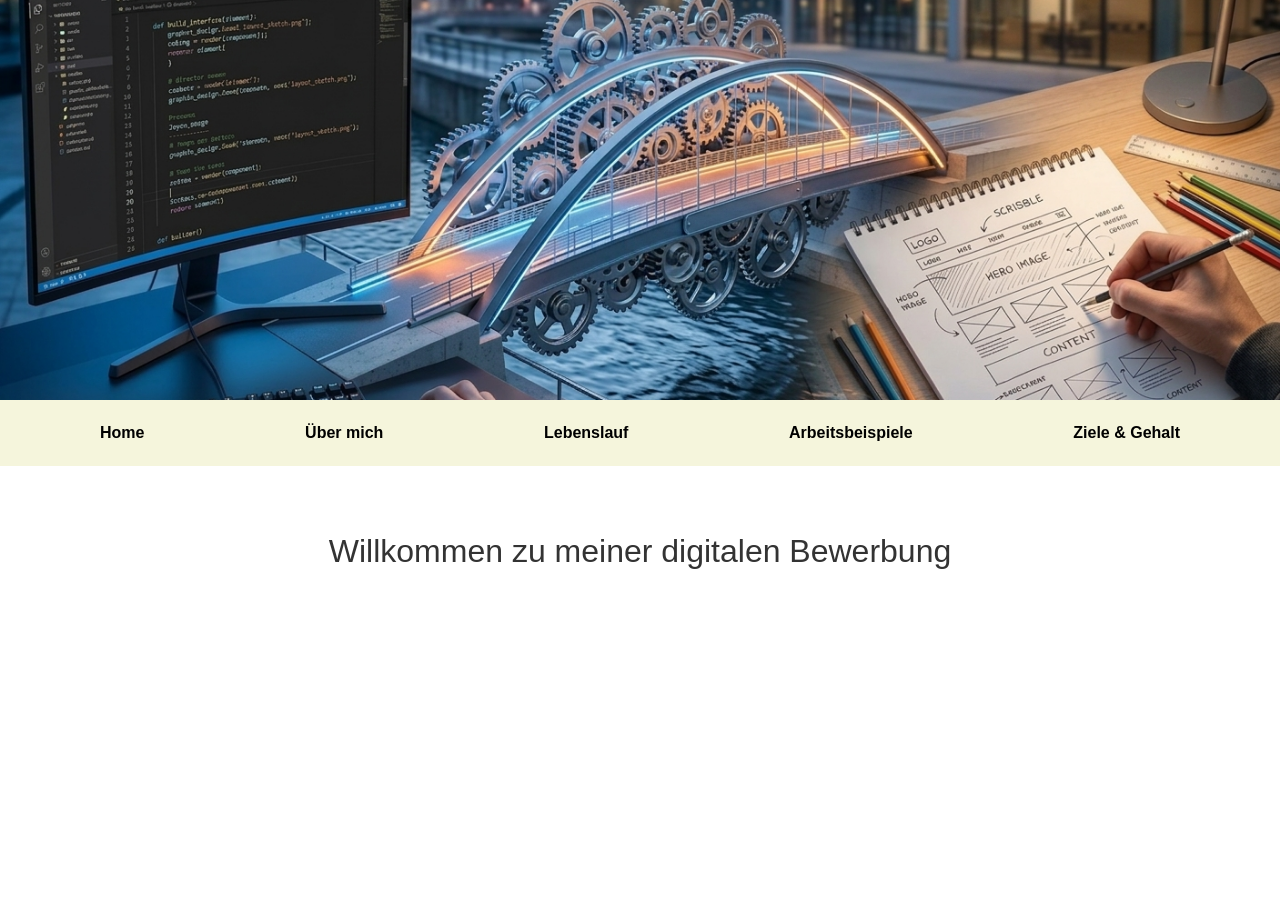
==== index.html @ 2c4e5098 "Add files via upload" ====
<!DOCTYPE html>
<html lang="de">
<head>
    <meta charset="UTF-8">
    <meta name="viewport" content="width=device-width, initial-scale=1.0, maximum-scale=1.0, user-scalable=no">
    <title>Bewerbung - Cover</title>
    <link rel="stylesheet" href="style.css?v=1.2">
</head>
<body>

    <header>
        <img src="images/Titelbild_HTML_Bewerbung_realistisch.png" alt="Titelbild" class="hero-img">
        <nav>
            <div class="nav-links">
                <a href="index.html">Home</a>
                <a href="vorstellung.html">Über mich</a>
                <a href="lebenslauf.html">Lebenslauf</a>
                <a href="portfolio.html">Arbeitsbeispiele</a>
                <a href="suche.html">Ziele & Gehalt</a>
            </div>
        </nav>
    </header>

    <main>
        <h1 style="text-align: center;">Willkommen zu meiner digitalen Bewerbung</h1>
    </main>

</body>
</html>
---- style.css ----
/* --- 1. BASIS & VARIABLEN --- */
:root {
    --primary-font: 'Segoe UI', Roboto, Helvetica, Arial, sans-serif;
    --bg-beige: #f5f5dc;
    --accent-orange: rgba(255, 165, 0, 0.8);
}

* { 
    box-sizing: border-box; 
    margin: 0; 
    padding: 0; 
}

body, html {
    width: 100%;
    overflow-x: hidden; /* Verhindert seitliches Wackeln der gesamten Seite */
    font-family: var(--primary-font);
    line-height: 1.6;
    color: #333;
    background-color: white;
}

/* --- 2. HEADER & BILDER --- */
header {
    width: 100%;
    background: white;
}

.hero-img {
    width: 100vw;
    height: 250px; /* Mobile Höhe */
    object-fit: cover;
    display: block;
}

.triple-head {
    display: flex;
    gap: 5px;
    background: white;
}

.triple-head img {
    width: 33.33%;
    height: 200px;
    object-fit: cover;
}

/* --- 3. NAVIGATION & FOOTER --- */
nav, footer {
    background-color: var(--bg-beige) !important;
    width: 100%;
    padding: 10px 0;
}

.nav-links {
    display: flex;
    flex-direction: column; /* Mobile: untereinander */
    list-style: none;
    align-items: center;
    width: 100%;
}

.nav-links a {
    text-decoration: none;
    color: black;
    font-weight: bold;
    padding: 15px;
    width: 100%;
    text-align: center;
    transition: 0.3s ease;
}

.nav-links a:hover {
    text-shadow: 2px 2px 10px var(--accent-orange);
}

/* --- 4. CONTENT BEREICH --- */
main {
    padding: 40px 20px;
    background: white;
    min-height: 400px;
}

h1 { font-weight: 300; font-size: 2rem; margin-bottom: 25px; }

/* --- 5. PORTFOLIO GALERIE (DIE SWIPE-LOGIK) --- */

.gallery {
    display: flex !important;       /* Erzwingt Flex-Layout nebeneinander */
    flex-wrap: nowrap !important;   /* VERHINDERT Umbruch untereinander */
    overflow-x: auto !important;    /* Aktiviert horizontales Scrollen */
    scroll-snap-type: x mandatory;  /* Karten rasten magnetisch ein */
    -webkit-overflow-scrolling: touch; /* Butterweiches Wischen auf iOS */
    gap: 20px;
    padding: 20px;
    width: 100%;
}

/* Versteckt den Scrollbalken am Handy für saubere Optik */
.gallery::-webkit-scrollbar {
    display: none;
}

.card {
    flex: 0 0 85%;                 /* WICHTIG: Verhindert Schrumpfen, fixiert Breite auf 85% des Screens */
    max-width: 85vw;
    scroll-snap-align: center;      /* Karte zentriert sich beim Wischen */
    
    background: #fff;
    border: 1px solid #eee;
    border-radius: 12px;
    overflow: hidden;
    display: flex;
    flex-direction: column;
    box-shadow: 0 4px 10px rgba(0,0,0,0.05);
}

.card img {
    width: 100%;
    height: 220px;
    object-fit: cover;
    border-bottom: 1px solid #f0f0f0;
}

.card-body {
    padding: 20px;
    flex-grow: 1;
}

/* --- 6. DESKTOP OPTIMIERUNG (PC / TABLET) --- */
@media screen and (min-width: 769px) {
    
    header { position: sticky; top: 0; z-index: 100; }
    
    .hero-img { height: 400px; }
    .triple-head img { height: 350px; }

    .nav-links {
        flex-direction: row; /* Am PC wieder nebeneinander */
        justify-content: space-between;
        max-width: 1200px;
        margin: 0 auto;
        padding: 0 40px;
    }

    .nav-links a {
        width: auto;
        padding: 10px 20px;
    }

    main {
        padding: 60px 15%; /* Viel Weißraum am PC für den "edlen" Look */
        max-width: 1400px;
        margin: 0 auto;
    }

    /* Galerie am PC wieder als Gitter (kein Swipe) */
    .gallery {
        display: grid !important; 
        grid-template-columns: repeat(auto-fill, minmax(320px, 1fr));
        flex-wrap: wrap !important; 
        overflow-x: visible !important;
        gap: 30px;
        padding: 20px 0;
    }

    .card {
        flex: none; /* Hebt die Mobile-Breite auf */
        max-width: 100%;
        min-width: 0;
    }
}
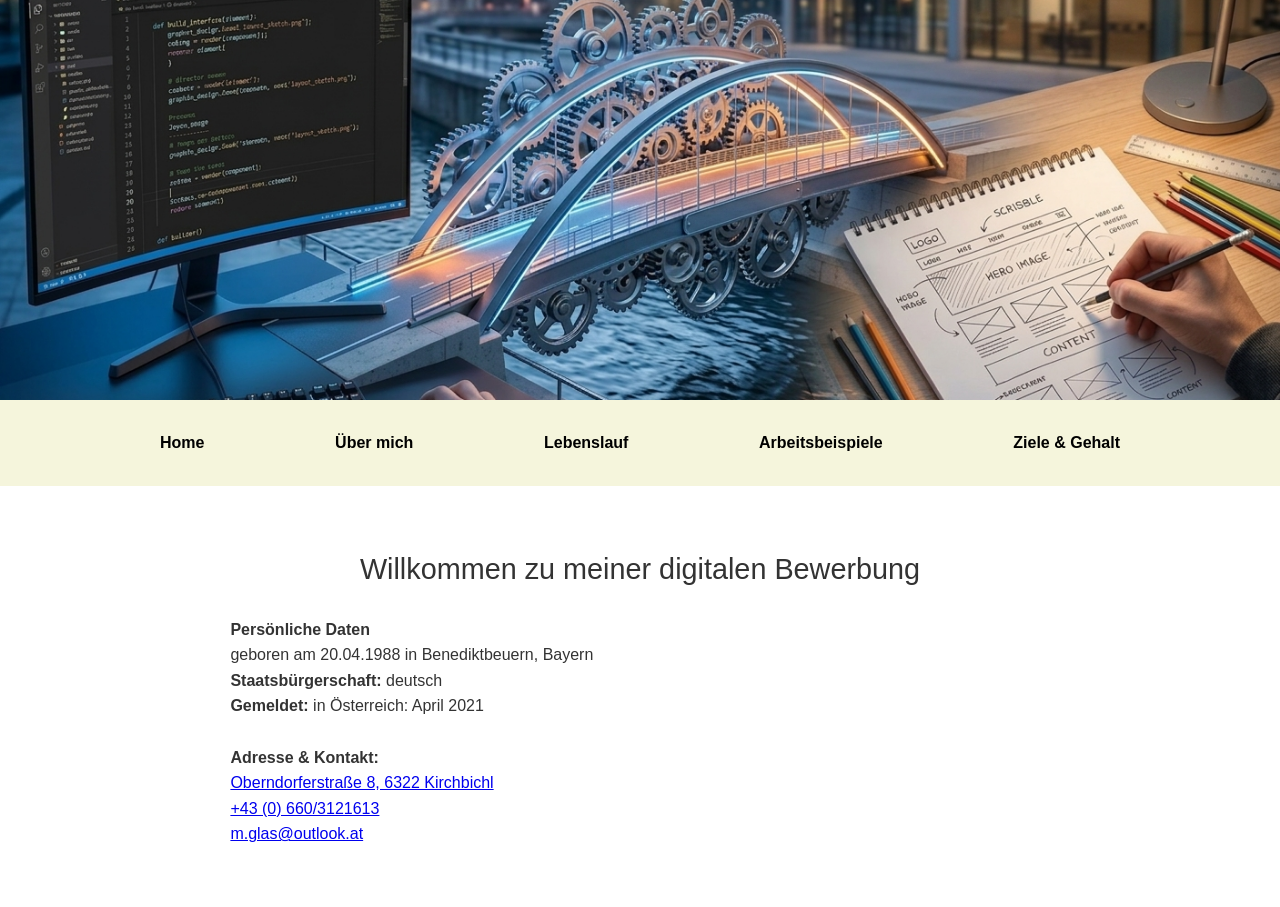
==== commit 777f414e: "Add files via upload" ====
--- a/index.html
+++ b/index.html
@@ -23,6 +23,15 @@
 
     <main>
         <h1 style="text-align: center;">Willkommen zu meiner digitalen Bewerbung</h1>
+        <p><strong>Persönliche Daten</strong></p>
+        <p>geboren am 20.04.1988 in Benediktbeuern, Bayern</p>
+        <p><strong>Staatsbürgerschaft:</strong> deutsch</p>
+        <p><strong>Gemeldet:</strong> in Österreich: April 2021</p>
+        <br>
+        <p><Strong>Adresse & Kontakt:</Strong></p>
+        <p><a href="https://maps.app.goo.gl/S5beVu2iiT4BCMnS9">Oberndorferstraße 8, 6322 Kirchbichl</a></p>
+        <p><a href="tel:+436603121613">+43 (0) 660/3121613</a></p>
+        <p><a href="mailto:m.glas@outlook.at">m.glas@outlook.at</a></p>
     </main>
 
 </body>
--- a/style.css
+++ b/style.css
@@ -13,7 +13,7 @@
 
 body, html {
     width: 100%;
-    overflow-x: hidden; /* Verhindert seitliches Wackeln der gesamten Seite */
+    overflow-x: hidden;
     font-family: var(--primary-font);
     line-height: 1.6;
     color: #333;
@@ -28,7 +28,7 @@
 
 .hero-img {
     width: 100vw;
-    height: 250px; /* Mobile Höhe */
+    height: 250px; 
     object-fit: cover;
     display: block;
 }
@@ -41,15 +41,26 @@
 
 .triple-head img {
     width: 33.33%;
-    height: 200px;
+    height: 180px;
     object-fit: cover;
 }
 
-/* --- 3. NAVIGATION & FOOTER --- */
+/* --- 3. NAVIGATION & FOOTER (Das beige Band) --- */
 nav, footer {
     background-color: var(--bg-beige) !important;
     width: 100%;
-    padding: 10px 0;
+    padding: 20px 0;
+}
+
+footer {
+    margin-top: 50px;
+    border-top: 1px solid #e0e0d0;
+}
+
+.footer-container {
+    padding: 0 20px;
+    width: 100%;
+    text-align: center;
 }
 
 .nav-links {
@@ -57,21 +68,39 @@
     flex-direction: column; /* Mobile: untereinander */
     list-style: none;
     align-items: center;
-    width: 100%;
-}
-
-.nav-links a {
+    padding: 0;
+    width: 100%;
+    margin: 0;
+}
+
+.footer-links {
+    display: flex;
+    flex-direction: column; /* Mobile: untereinander */
+    list-style: none;
+    align-items: flex-start;
+    padding: 0;
+    width: 100%;
+    margin: 0;
+}
+
+.nav-links a, .footer-links a {
     text-decoration: none;
     color: black;
     font-weight: bold;
     padding: 15px;
     width: 100%;
-    text-align: center;
     transition: 0.3s ease;
 }
 
-.nav-links a:hover {
-    text-shadow: 2px 2px 10px var(--accent-orange);
+.nav-links a { text-align: center; }
+.footer-links a { text-align: left; padding: 10px 0; }
+
+.footer-copy {
+    text-align: left;
+    margin-top: 20px;
+    font-size: 0.85rem;
+    color: #666;
+    width: 100%;
 }
 
 /* --- 4. CONTENT BEREICH --- */
@@ -81,92 +110,140 @@
     min-height: 400px;
 }
 
-h1 { font-weight: 300; font-size: 2rem; margin-bottom: 25px; }
-
-/* --- 5. PORTFOLIO GALERIE (DIE SWIPE-LOGIK) --- */
-
+h1 { font-weight: 300; font-size: 1.8rem; margin-bottom: 25px; }
+
+/* --- 5. PORTFOLIO GALERIE (SWIPE-LOGIK FÜR MOBILE) --- */
 .gallery {
-    display: flex !important;       /* Erzwingt Flex-Layout nebeneinander */
-    flex-wrap: nowrap !important;   /* VERHINDERT Umbruch untereinander */
-    overflow-x: auto !important;    /* Aktiviert horizontales Scrollen */
-    scroll-snap-type: x mandatory;  /* Karten rasten magnetisch ein */
-    -webkit-overflow-scrolling: touch; /* Butterweiches Wischen auf iOS */
-    gap: 20px;
-    padding: 20px;
-    width: 100%;
-}
-
-/* Versteckt den Scrollbalken am Handy für saubere Optik */
+    display: flex !important;
+    flex-direction: row !important;
+    flex-wrap: nowrap !important;
+    overflow-x: scroll !important;
+    scroll-snap-type: x mandatory;
+    -webkit-overflow-scrolling: touch;
+    
+    -webkit-mask-image: linear-gradient(to right, transparent 0%, black 10%, black 90%, transparent 100%);
+    mask-image: linear-gradient(to right, transparent 0%, black 10%, black 90%, transparent 100%);
+
+    gap: 30px;
+    padding: 20px 10% !important;
+    width: 100% !important;
+}
+
 .gallery::-webkit-scrollbar {
     display: none;
+    width: 0;
+    height: 0;
 }
 
 .card {
-    flex: 0 0 85%;                 /* WICHTIG: Verhindert Schrumpfen, fixiert Breite auf 85% des Screens */
-    max-width: 85vw;
-    scroll-snap-align: center;      /* Karte zentriert sich beim Wischen */
-    
+    flex: 0 0 85% !important;
+    min-width: 80vw !important;
+    max-width: 500px !important;
+    scroll-snap-align: center;
     background: #fff;
     border: 1px solid #eee;
-    border-radius: 12px;
+    border-radius: 15px;
     overflow: hidden;
     display: flex;
     flex-direction: column;
-    box-shadow: 0 4px 10px rgba(0,0,0,0.05);
+    box-shadow: 0 5px 15px rgba(0,0,0,0.08);
 }
 
 .card img {
-    width: 100%;
-    height: 220px;
+    width: 100% !important;
+    height: 230px !important;
     object-fit: cover;
-    border-bottom: 1px solid #f0f0f0;
+    display: block;
 }
 
 .card-body {
     padding: 20px;
-    flex-grow: 1;
-}
-
-/* --- 6. DESKTOP OPTIMIERUNG (PC / TABLET) --- */
+    background: white;
+}
+
+.card-body h3 {
+    margin-bottom: 10px;
+    font-size: 1.2rem;
+    color: #111;
+}
+
+.card-body p {
+    font-size: 0.95rem;
+    color: #555;
+    line-height: 1.5;
+}
+
+/* --- 6. DESKTOP OPTIMIERUNG (PC / GROSSE BILDSCHIRME) --- */
 @media screen and (min-width: 769px) {
     
     header { position: sticky; top: 0; z-index: 100; }
     
     .hero-img { height: 400px; }
-    .triple-head img { height: 350px; }
+    .triple-head img { height: 300px; }
 
     .nav-links {
-        flex-direction: row; /* Am PC wieder nebeneinander */
+        flex-direction: row !important;
         justify-content: space-between;
-        max-width: 1200px;
+        max-width: 1000px;
         margin: 0 auto;
-        padding: 0 40px;
+        width: 100%;
     }
 
     .nav-links a {
-        width: auto;
-        padding: 10px 20px;
+        width: auto !important;
+        padding: 10px 20px !important;
+    }
+    
+    .footer-container {
+        max-width: 1000px;
+        margin: 0 auto;
+        padding: 0 !important;
+        display: block;
+    }
+
+    .footer-links {
+        flex-direction: row !important;
+        justify-content: space-between !important;
+        align-items: center !important;
+        width: 100% !important;
+        margin-bottom: 20px;
+    }
+
+    .footer-links a {
+        width: auto !important;
+        padding: 10px 20px !important;
+        text-align: center !important;
+    }
+
+    .footer-copy {
+        text-align: center !important;
+        margin-top: 20px;
+        border-top: 1px solid rgba(0,0,0,0.05);
+        padding-top: 20px;
+        width: 100% !important;
     }
 
     main {
-        padding: 60px 15%; /* Viel Weißraum am PC für den "edlen" Look */
+        padding: 60px 18%;
         max-width: 1400px;
         margin: 0 auto;
     }
 
-    /* Galerie am PC wieder als Gitter (kein Swipe) */
     .gallery {
         display: grid !important; 
         grid-template-columns: repeat(auto-fill, minmax(320px, 1fr));
+        grid-auto-flow: row;
         flex-wrap: wrap !important; 
         overflow-x: visible !important;
         gap: 30px;
-        padding: 20px 0;
+        padding: 40px 0 !important;
+        -webkit-mask-image: none !important;
+        mask-image: none !important;
     }
 
     .card {
-        flex: none; /* Hebt die Mobile-Breite auf */
-        max-width: 100%;
-        min-width: 0;
+        flex: none !important;
+        min-width: 0 !important;
+        max-width: 100% !important;
     }
 }
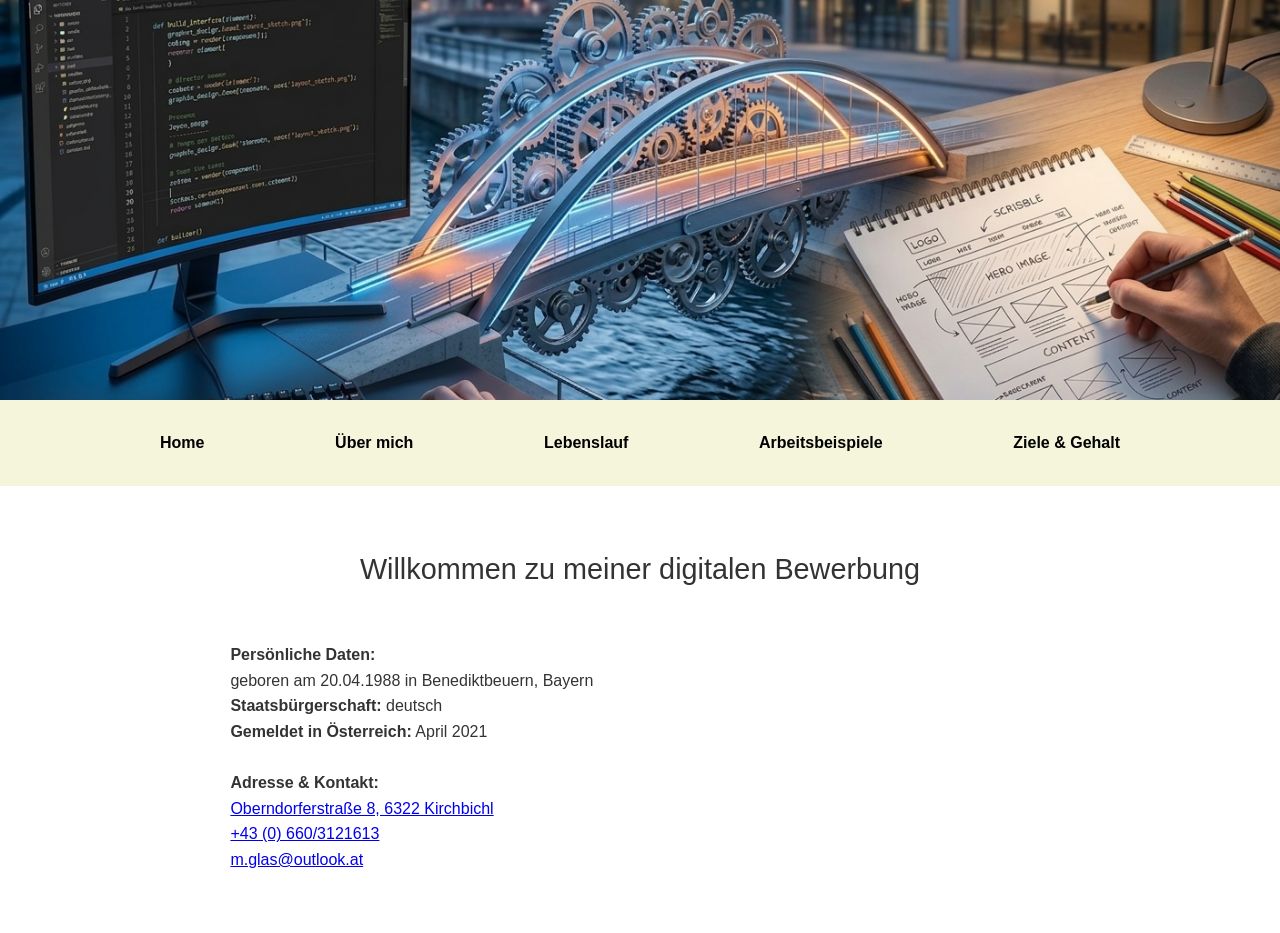
==== commit eb86e0bd: "Add files via upload" ====
--- a/index.html
+++ b/index.html
@@ -20,19 +20,18 @@
             </div>
         </nav>
     </header>
-
     <main>
         <h1 style="text-align: center;">Willkommen zu meiner digitalen Bewerbung</h1>
-        <p><strong>Persönliche Daten</strong></p>
+        <br>
+        <p><strong>Persönliche Daten:</strong></p>
         <p>geboren am 20.04.1988 in Benediktbeuern, Bayern</p>
         <p><strong>Staatsbürgerschaft:</strong> deutsch</p>
-        <p><strong>Gemeldet:</strong> in Österreich: April 2021</p>
+        <p><strong>Gemeldet in Österreich:</strong> April 2021</p>
         <br>
         <p><Strong>Adresse & Kontakt:</Strong></p>
         <p><a href="https://maps.app.goo.gl/S5beVu2iiT4BCMnS9">Oberndorferstraße 8, 6322 Kirchbichl</a></p>
         <p><a href="tel:+436603121613">+43 (0) 660/3121613</a></p>
         <p><a href="mailto:m.glas@outlook.at">m.glas@outlook.at</a></p>
     </main>
-
 </body>
 </html>
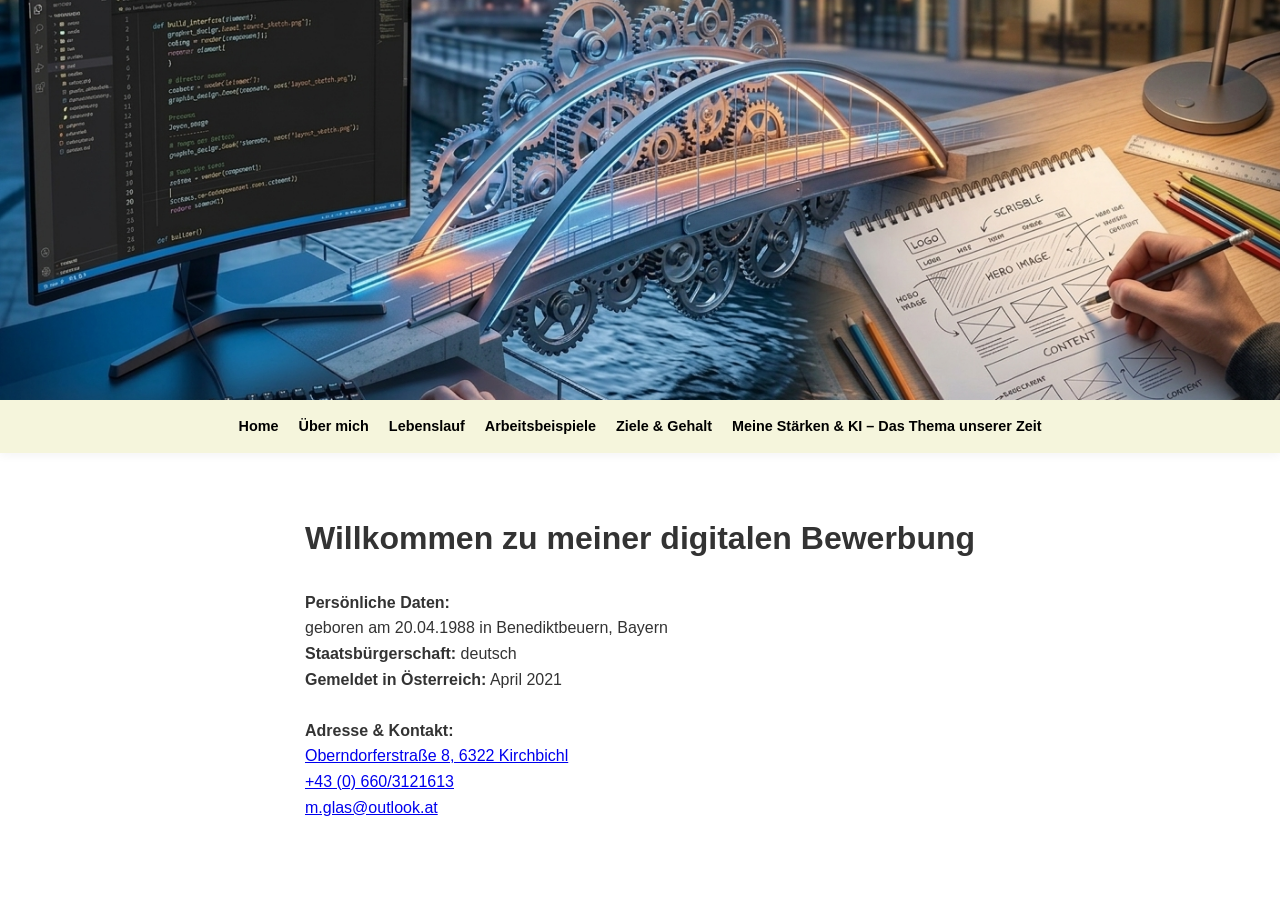
==== commit 57d1c130: "Add files via upload" ====
--- a/index.html
+++ b/index.html
@@ -17,6 +17,7 @@
                 <a href="lebenslauf.html">Lebenslauf</a>
                 <a href="portfolio.html">Arbeitsbeispiele</a>
                 <a href="suche.html">Ziele & Gehalt</a>
+                <a href="qualifikation.html">Meine Stärken & KI – Das Thema unserer Zeit</a>
             </div>
         </nav>
     </header>
--- a/style.css
+++ b/style.css
@@ -11,23 +11,35 @@
     padding: 0; 
 }
 
-body, html {
+html {
+    height: 100%;
+    scroll-behavior: smooth;
+}
+
+body {
+    display: grid;
+    grid-template-rows: auto 1fr auto; 
+    min-height: 100vh;
     width: 100%;
-    overflow-x: hidden;
+    overflow-x: hidden; /* Verhindert das seitliche Ausbrechen der Seite */
     font-family: var(--primary-font);
     line-height: 1.6;
     color: #333;
     background-color: white;
 }
 
-/* --- 2. HEADER & BILDER --- */
+/* --- 2. HEADER & STICKY LOGIK --- */
 header {
     width: 100%;
     background: white;
+    position: sticky;
+    top: 0;
+    z-index: 1000;
+    box-shadow: 0 2px 10px rgba(0,0,0,0.05);
 }
 
 .hero-img {
-    width: 100vw;
+    width: 100%;
     height: 250px; 
     object-fit: cover;
     display: block;
@@ -35,215 +47,144 @@
 
 .triple-head {
     display: flex;
-    gap: 5px;
-    background: white;
+    width: 100%;
+    gap: 2px;
 }
 
 .triple-head img {
-    width: 33.33%;
-    height: 180px;
+    flex: 1;
+    min-width: 0;
+    height: 120px;
     object-fit: cover;
+    display: block;
 }
 
-/* --- 3. NAVIGATION & FOOTER (Das beige Band) --- */
-nav, footer {
+/* --- 3. NAVIGATION (FIX FÜR MOBILE ZOOM) --- */
+nav {
     background-color: var(--bg-beige) !important;
     width: 100%;
-    padding: 20px 0;
-}
-
-footer {
-    margin-top: 50px;
-    border-top: 1px solid #e0e0d0;
-}
-
-.footer-container {
-    padding: 0 20px;
-    width: 100%;
-    text-align: center;
+    max-width: 100vw; /* Zwingt die Nav auf Bildschirmbreite */
+    overflow: hidden; 
+    padding: 10px 0;
 }
 
 .nav-links {
     display: flex;
-    flex-direction: column; /* Mobile: untereinander */
+    flex-direction: row; 
+    overflow-x: auto; /* Aktiviert das Wischen am Handy wieder */
+    -webkit-overflow-scrolling: touch;
     list-style: none;
-    align-items: center;
-    padding: 0;
-    width: 100%;
-    margin: 0;
-}
-
-.footer-links {
-    display: flex;
-    flex-direction: column; /* Mobile: untereinander */
-    list-style: none;
-    align-items: flex-start;
-    padding: 0;
-    width: 100%;
-    margin: 0;
-}
-
-.nav-links a, .footer-links a {
-    text-decoration: none;
-    color: black;
-    font-weight: bold;
-    padding: 15px;
-    width: 100%;
-    transition: 0.3s ease;
-}
-
-.nav-links a { text-align: center; }
-.footer-links a { text-align: left; padding: 10px 0; }
-
-.footer-copy {
-    text-align: left;
-    margin-top: 20px;
-    font-size: 0.85rem;
-    color: #666;
+    padding: 5px 15px;
+    gap: 20px;
     width: 100%;
 }
 
-/* --- 4. CONTENT BEREICH --- */
+.nav-links::-webkit-scrollbar { display: none; } /* Versteckt Scrollbar-Grafik */
+
+.nav-links a {
+    text-decoration: none;
+    color: black !important;
+    font-weight: bold;
+    font-size: 0.9rem;
+    white-space: nowrap; /* Verhindert Zeilenumbruch der Links */
+}
+
+/* --- 4. MAIN & ANKER-FIX --- */
 main {
     padding: 40px 20px;
     background: white;
-    min-height: 400px;
 }
 
-h1 { font-weight: 300; font-size: 1.8rem; margin-bottom: 25px; }
-
-/* --- 5. PORTFOLIO GALERIE (SWIPE-LOGIK FÜR MOBILE) --- */
-.gallery {
-    display: flex !important;
-    flex-direction: row !important;
-    flex-wrap: nowrap !important;
-    overflow-x: scroll !important;
-    scroll-snap-type: x mandatory;
-    -webkit-overflow-scrolling: touch;
-    
-    -webkit-mask-image: linear-gradient(to right, transparent 0%, black 10%, black 90%, transparent 100%);
-    mask-image: linear-gradient(to right, transparent 0%, black 10%, black 90%, transparent 100%);
-
-    gap: 30px;
-    padding: 20px 10% !important;
-    width: 100% !important;
+/* Mobile Anker-Sprungpunkt */
+:target {
+    scroll-margin-top: 160px !important;
 }
 
-.gallery::-webkit-scrollbar {
-    display: none;
-    width: 0;
-    height: 0;
+[id] {
+    scroll-margin-top: 160px !important;
+}
+
+/* --- 5. CARDS & PORTFOLIO --- */
+.gallery {
+    display: flex;
+    overflow-x: auto;
+    gap: 30px;
+    padding: 20px 0;
 }
 
 .card {
-    flex: 0 0 85% !important;
-    min-width: 80vw !important;
-    max-width: 500px !important;
-    scroll-snap-align: center;
+    flex: 0 0 85%;
     background: #fff;
     border: 1px solid #eee;
     border-radius: 15px;
     overflow: hidden;
-    display: flex;
-    flex-direction: column;
-    box-shadow: 0 5px 15px rgba(0,0,0,0.08);
+    box-shadow: 0 5px 15px rgba(0,0,0,0.05);
 }
 
 .card img {
-    width: 100% !important;
-    height: 230px !important;
-    object-fit: cover;
-    display: block;
+    width: 100%;
+    height: 230px;
+    object-fit: contain;
+    padding: 15px;
+    background-color: #fcfcfc;
 }
 
-.card-body {
-    padding: 20px;
-    background: white;
+.card-body { padding: 20px 25px; }
+
+/* --- 6. FOOTER --- */
+footer {
+    background-color: var(--bg-beige) !important;
+    padding: 30px 20px;
+    border-top: 1px solid #e0e0d0;
+    text-align: center;
 }
 
-.card-body h3 {
-    margin-bottom: 10px;
-    font-size: 1.2rem;
-    color: #111;
+.footer-links {
+    list-style: none;
+    display: flex;
+    flex-direction: column;
+    gap: 15px;
 }
 
-.card-body p {
-    font-size: 0.95rem;
-    color: #555;
-    line-height: 1.5;
+.footer-links a {
+    text-decoration: none;
+    color: black;
+    font-weight: bold;
 }
 
-/* --- 6. DESKTOP OPTIMIERUNG (PC / GROSSE BILDSCHIRME) --- */
+/* --- 7. DESKTOP OPTIMIERUNG --- */
 @media screen and (min-width: 769px) {
-    
-    header { position: sticky; top: 0; z-index: 100; }
-    
-    .hero-img { height: 400px; }
-    .triple-head img { height: 300px; }
-
-    .nav-links {
-        flex-direction: row !important;
-        justify-content: space-between;
-        max-width: 1000px;
-        margin: 0 auto;
-        width: 100%;
+    /* Desktop Anker-Sprungpunkt */
+    h1:target, h2:target, p:target, div:target,
+    h1[id], h2[id], p[id], div[id] {
+        scroll-margin-top: 480px !important; 
     }
 
-    .nav-links a {
-        width: auto !important;
-        padding: 10px 20px !important;
-    }
-    
-    .footer-container {
-        max-width: 1000px;
-        margin: 0 auto;
-        padding: 0 !important;
-        display: block;
-    }
+    .hero-img { height: 400px; }
+    .triple-head img { height: 250px; }
 
-    .footer-links {
-        flex-direction: row !important;
-        justify-content: space-between !important;
-        align-items: center !important;
-        width: 100% !important;
-        margin-bottom: 20px;
-    }
-
-    .footer-links a {
-        width: auto !important;
-        padding: 10px 20px !important;
-        text-align: center !important;
-    }
-
-    .footer-copy {
-        text-align: center !important;
-        margin-top: 20px;
-        border-top: 1px solid rgba(0,0,0,0.05);
-        padding-top: 20px;
-        width: 100% !important;
-    }
-
-    main {
-        padding: 60px 18%;
-        max-width: 1400px;
+    main { 
+        padding: 60px 5%; 
+        max-width: 1400px; 
         margin: 0 auto;
     }
 
-    .gallery {
-        display: grid !important; 
-        grid-template-columns: repeat(auto-fill, minmax(320px, 1fr));
-        grid-auto-flow: row;
-        flex-wrap: wrap !important; 
-        overflow-x: visible !important;
-        gap: 30px;
-        padding: 40px 0 !important;
-        -webkit-mask-image: none !important;
-        mask-image: none !important;
+    .nav-links { 
+        justify-content: center; 
+        overflow: visible; 
     }
 
-    .card {
-        flex: none !important;
-        min-width: 0 !important;
-        max-width: 100% !important;
+    .gallery {
+        display: grid !important;
+        grid-template-columns: repeat(auto-fill, minmax(350px, 1fr));
+    }
+
+    .card { flex: none; }
+
+    footer { padding: 20px 0; }
+    .footer-links {
+        flex-direction: row;
+        justify-content: center;
+        gap: 50px;
     }
 }
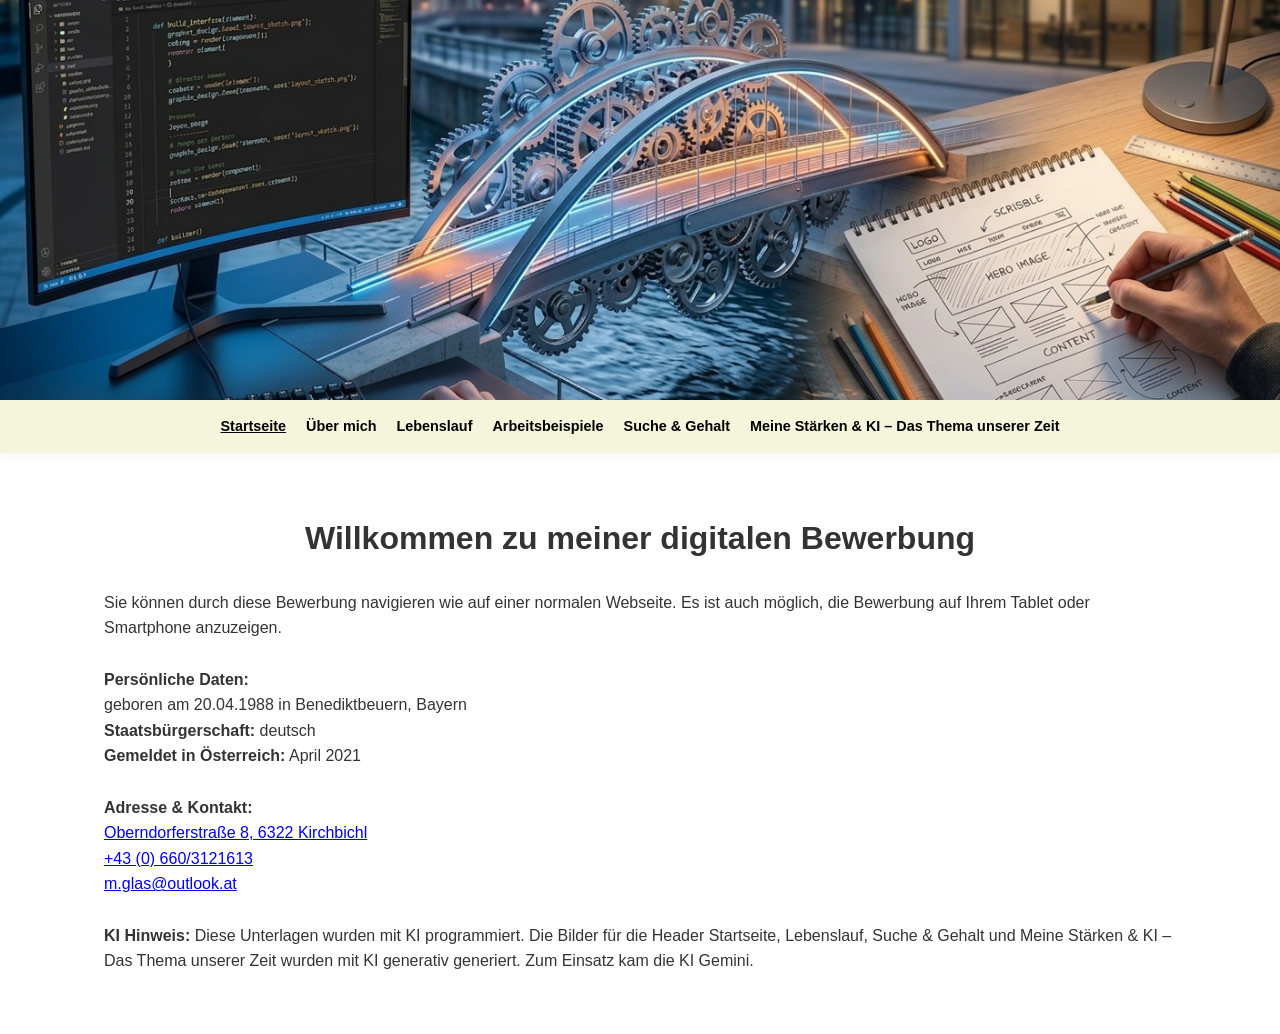
==== commit b4f8d0a2: "Add files via upload" ====
--- a/index.html
+++ b/index.html
@@ -3,7 +3,7 @@
 <head>
     <meta charset="UTF-8">
     <meta name="viewport" content="width=device-width, initial-scale=1.0, maximum-scale=1.0, user-scalable=no">
-    <title>Bewerbung - Cover</title>
+    <title>Bewerbung - Startseite</title>
     <link rel="stylesheet" href="style.css?v=1.2">
 </head>
 <body>
@@ -12,17 +12,19 @@
         <img src="images/Titelbild_HTML_Bewerbung_realistisch.png" alt="Titelbild" class="hero-img">
         <nav>
             <div class="nav-links">
-                <a href="index.html">Home</a>
+                <a href="index.html"><u>Startseite</u></a>
                 <a href="vorstellung.html">Über mich</a>
                 <a href="lebenslauf.html">Lebenslauf</a>
                 <a href="portfolio.html">Arbeitsbeispiele</a>
-                <a href="suche.html">Ziele & Gehalt</a>
+                <a href="suche.html">Suche & Gehalt</a>
                 <a href="qualifikation.html">Meine Stärken & KI – Das Thema unserer Zeit</a>
             </div>
         </nav>
     </header>
     <main>
         <h1 style="text-align: center;">Willkommen zu meiner digitalen Bewerbung</h1>
+        <br>
+        <p>Sie können durch diese Bewerbung navigieren wie auf einer normalen Webseite. Es ist auch möglich, die Bewerbung auf Ihrem Tablet oder Smartphone anzuzeigen.</p>
         <br>
         <p><strong>Persönliche Daten:</strong></p>
         <p>geboren am 20.04.1988 in Benediktbeuern, Bayern</p>
@@ -33,6 +35,8 @@
         <p><a href="https://maps.app.goo.gl/S5beVu2iiT4BCMnS9">Oberndorferstraße 8, 6322 Kirchbichl</a></p>
         <p><a href="tel:+436603121613">+43 (0) 660/3121613</a></p>
         <p><a href="mailto:m.glas@outlook.at">m.glas@outlook.at</a></p>
+        <br>
+        <p><Strong>KI Hinweis:</Strong> Diese Unterlagen wurden mit KI programmiert. Die Bilder für die Header Startseite, Lebenslauf, Suche & Gehalt und Meine Stärken & KI – Das Thema unserer Zeit wurden mit KI generativ generiert. Zum Einsatz kam die KI Gemini.</p>
     </main>
 </body>
 </html>
--- a/style.css
+++ b/style.css
@@ -1,4 +1,4 @@
-/* --- 1. BASIS & VARIABLEN --- */
+/* --- 1. BASIS & ABSOLUTE STABILITÄT --- */
 :root {
     --primary-font: 'Segoe UI', Roboto, Helvetica, Arial, sans-serif;
     --bg-beige: #f5f5dc;
@@ -11,17 +11,21 @@
     padding: 0; 
 }
 
+html, body {
+    width: 100%;
+    overflow-x: hidden; 
+    position: relative;
+    -webkit-text-size-adjust: 100%;
+}
+
 html {
-    height: 100%;
     scroll-behavior: smooth;
 }
 
 body {
-    display: grid;
-    grid-template-rows: auto 1fr auto; 
+    display: flex;
+    flex-direction: column;
     min-height: 100vh;
-    width: 100%;
-    overflow-x: hidden; /* Verhindert das seitliche Ausbrechen der Seite */
     font-family: var(--primary-font);
     line-height: 1.6;
     color: #333;
@@ -56,86 +60,82 @@
     min-width: 0;
     height: 120px;
     object-fit: cover;
-    display: block;
-}
-
-/* --- 3. NAVIGATION (FIX FÜR MOBILE ZOOM) --- */
+}
+
+/* --- 3. NAVIGATION --- */
 nav {
     background-color: var(--bg-beige) !important;
     width: 100%;
-    max-width: 100vw; /* Zwingt die Nav auf Bildschirmbreite */
-    overflow: hidden; 
     padding: 10px 0;
 }
 
 .nav-links {
     display: flex;
-    flex-direction: row; 
-    overflow-x: auto; /* Aktiviert das Wischen am Handy wieder */
+    overflow-x: auto;
     -webkit-overflow-scrolling: touch;
     list-style: none;
     padding: 5px 15px;
     gap: 20px;
-    width: 100%;
-}
-
-.nav-links::-webkit-scrollbar { display: none; } /* Versteckt Scrollbar-Grafik */
+}
+
+.nav-links::-webkit-scrollbar { display: none; }
 
 .nav-links a {
     text-decoration: none;
     color: black !important;
     font-weight: bold;
     font-size: 0.9rem;
-    white-space: nowrap; /* Verhindert Zeilenumbruch der Links */
-}
-
-/* --- 4. MAIN & ANKER-FIX --- */
+    white-space: nowrap;
+}
+
+/* --- 4. MAIN & ANKER --- */
 main {
+    flex: 1;
     padding: 40px 20px;
-    background: white;
-}
-
-/* Mobile Anker-Sprungpunkt */
-:target {
+    width: 100%;
+    max-width: 100%;
+}
+
+/* Mobile Anker-Puffer */
+h1:target, h2:target, p:target, div:target, [id] {
     scroll-margin-top: 160px !important;
 }
 
-[id] {
-    scroll-margin-top: 160px !important;
-}
-
-/* --- 5. CARDS & PORTFOLIO --- */
+/* --- 5. PORTFOLIO CARDS --- */
 .gallery {
     display: flex;
+    flex-wrap: nowrap;
     overflow-x: auto;
-    gap: 30px;
+    overflow-y: hidden;
+    -webkit-overflow-scrolling: touch;
+    gap: 20px;
     padding: 20px 0;
+    width: 100%;
+    scroll-snap-type: x mandatory;
 }
 
 .card {
-    flex: 0 0 85%;
+    flex: 0 0 80%;
+    scroll-snap-align: center;
     background: #fff;
     border: 1px solid #eee;
     border-radius: 15px;
-    overflow: hidden;
     box-shadow: 0 5px 15px rgba(0,0,0,0.05);
 }
 
 .card img {
     width: 100%;
-    height: 230px;
+    height: 200px;
     object-fit: contain;
     padding: 15px;
-    background-color: #fcfcfc;
-}
-
-.card-body { padding: 20px 25px; }
+}
+
+.card-body { padding: 20px; }
 
 /* --- 6. FOOTER --- */
 footer {
     background-color: var(--bg-beige) !important;
     padding: 30px 20px;
-    border-top: 1px solid #e0e0d0;
     text-align: center;
 }
 
@@ -152,39 +152,106 @@
     font-weight: bold;
 }
 
-/* --- 7. DESKTOP OPTIMIERUNG --- */
+/* --- 7. TABLET & DESKTOP --- */
 @media screen and (min-width: 769px) {
-    /* Desktop Anker-Sprungpunkt */
-    h1:target, h2:target, p:target, div:target,
-    h1[id], h2[id], p[id], div[id] {
-        scroll-margin-top: 480px !important; 
-    }
-
     .hero-img { height: 400px; }
     .triple-head img { height: 250px; }
 
+    h1:target, h2:target, p:target, div:target, [id] {
+        scroll-margin-top: 480px !important; 
+    }
+
     main { 
-        padding: 60px 5%; 
-        max-width: 1400px; 
+        max-width: 1200px; 
         margin: 0 auto;
-    }
-
-    .nav-links { 
-        justify-content: center; 
-        overflow: visible; 
-    }
+        padding: 60px 5%;
+    }
+
+    .nav-links { justify-content: center; }
 
     .gallery {
-        display: grid !important;
-        grid-template-columns: repeat(auto-fill, minmax(350px, 1fr));
-    }
-
-    .card { flex: none; }
-
-    footer { padding: 20px 0; }
+        display: grid;
+        grid-template-columns: repeat(auto-fill, minmax(300px, 1fr));
+        overflow: visible;
+        scroll-snap-type: none;
+    }
+
+    .card { flex: none; width: 100%; }
+
     .footer-links {
         flex-direction: row;
         justify-content: center;
         gap: 50px;
     }
+}
+
+/* --- 8. PRINT OPTIMIERUNG (DER "PDF-LOOK") --- */
+    @media print {
+    /* 1. Alles ausblenden, was nicht zum Dokument gehört */
+    header, nav, footer, .footer-container, .hero-img, .no-print, .nav-links, .triple-head {
+        display: none !important;
+    }
+
+    /* 2. Seitenränder definieren */
+    @page {
+        size: A4;
+        margin: 25mm 20mm 20mm 20mm; /* Oben 25mm für Folgeseiten */
+    }
+
+    /* Die erste Seite darf etwas weiter oben anfangen */
+    @page :first {
+        margin-top: 15mm;
+    }
+
+    /* 3. Layout-Reset */
+    body {
+        display: block !important;
+        background: white !important;
+        width: 100% !important;
+        margin: 0 !important;
+        padding: 0 !important;
+        font-size: 11pt; /* Optimale Lesegröße für Druck */
+    }
+
+    main {
+        display: block !important;
+        width: 100% !important;
+        margin: 0 !important;
+        padding: 0 !important;
+    }
+
+    /* 4. Typografie & Abstände wie im PDF */
+    h1 {
+        text-align: center;
+        font-size: 24pt;
+        margin-bottom: 20pt;
+        border-bottom: 2px solid #333;
+        padding-bottom: 10pt;
+    }
+
+    h2 {
+        font-size: 16pt;
+        margin-top: 25pt;
+        margin-bottom: 12pt;
+        border-left: 5px solid #ffa500; /* Der orange Akzent */
+        padding-left: 10pt;
+    }
+
+    .text-lebenslauf {
+        text-align: justify;
+        hyphens: auto;
+        margin-bottom: 15pt;
+    }
+
+    /* Verhindert, dass eine Überschrift allein am Seitenende steht */
+    h2 { page-break-after: avoid; }
+    
+    /* Verhindert das Zerschneiden von Berufsstationen */
+    p { page-break-inside: avoid; }
+
+    /* Links neutral halten */
+    a {
+        text-decoration: none !important;
+        color: black !important;
+    }
 }
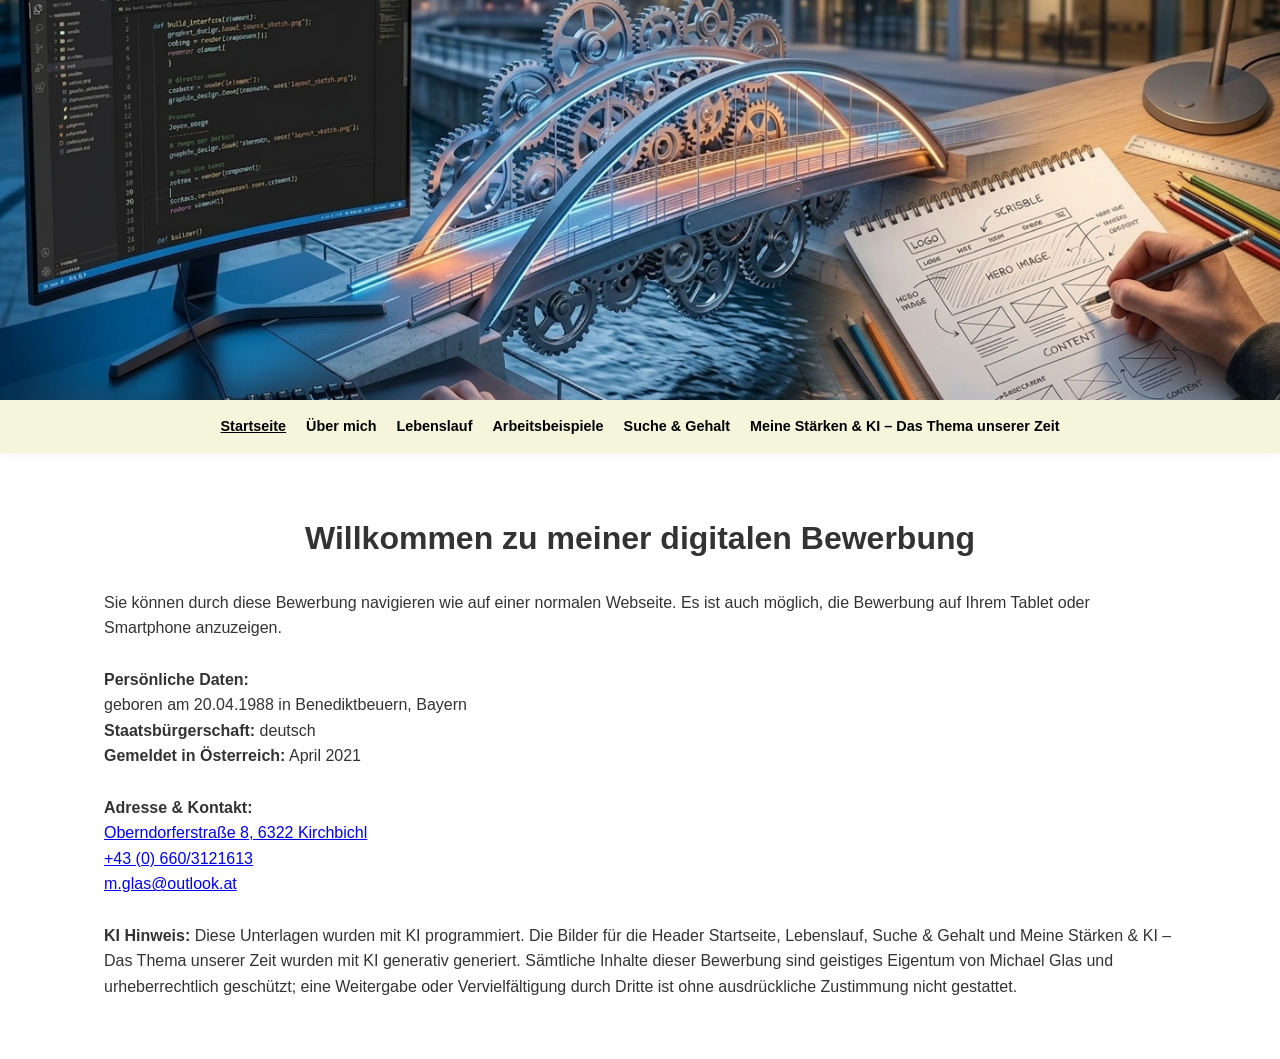
==== commit 93966e53: "Add files via upload" ====
--- a/index.html
+++ b/index.html
@@ -36,7 +36,7 @@
         <p><a href="tel:+436603121613">+43 (0) 660/3121613</a></p>
         <p><a href="mailto:m.glas@outlook.at">m.glas@outlook.at</a></p>
         <br>
-        <p><Strong>KI Hinweis:</Strong> Diese Unterlagen wurden mit KI programmiert. Die Bilder für die Header Startseite, Lebenslauf, Suche & Gehalt und Meine Stärken & KI – Das Thema unserer Zeit wurden mit KI generativ generiert. Zum Einsatz kam die KI Gemini.</p>
+        <p><Strong>KI Hinweis:</Strong> Diese Unterlagen wurden mit KI programmiert. Die Bilder für die Header Startseite, Lebenslauf, Suche & Gehalt und Meine Stärken & KI – Das Thema unserer Zeit wurden mit KI generativ generiert. Sämtliche Inhalte dieser Bewerbung sind geistiges Eigentum von Michael Glas und urheberrechtlich geschützt; eine Weitergabe oder Vervielfältigung durch Dritte ist ohne ausdrückliche Zustimmung nicht gestattet.</p>
     </main>
 </body>
 </html>
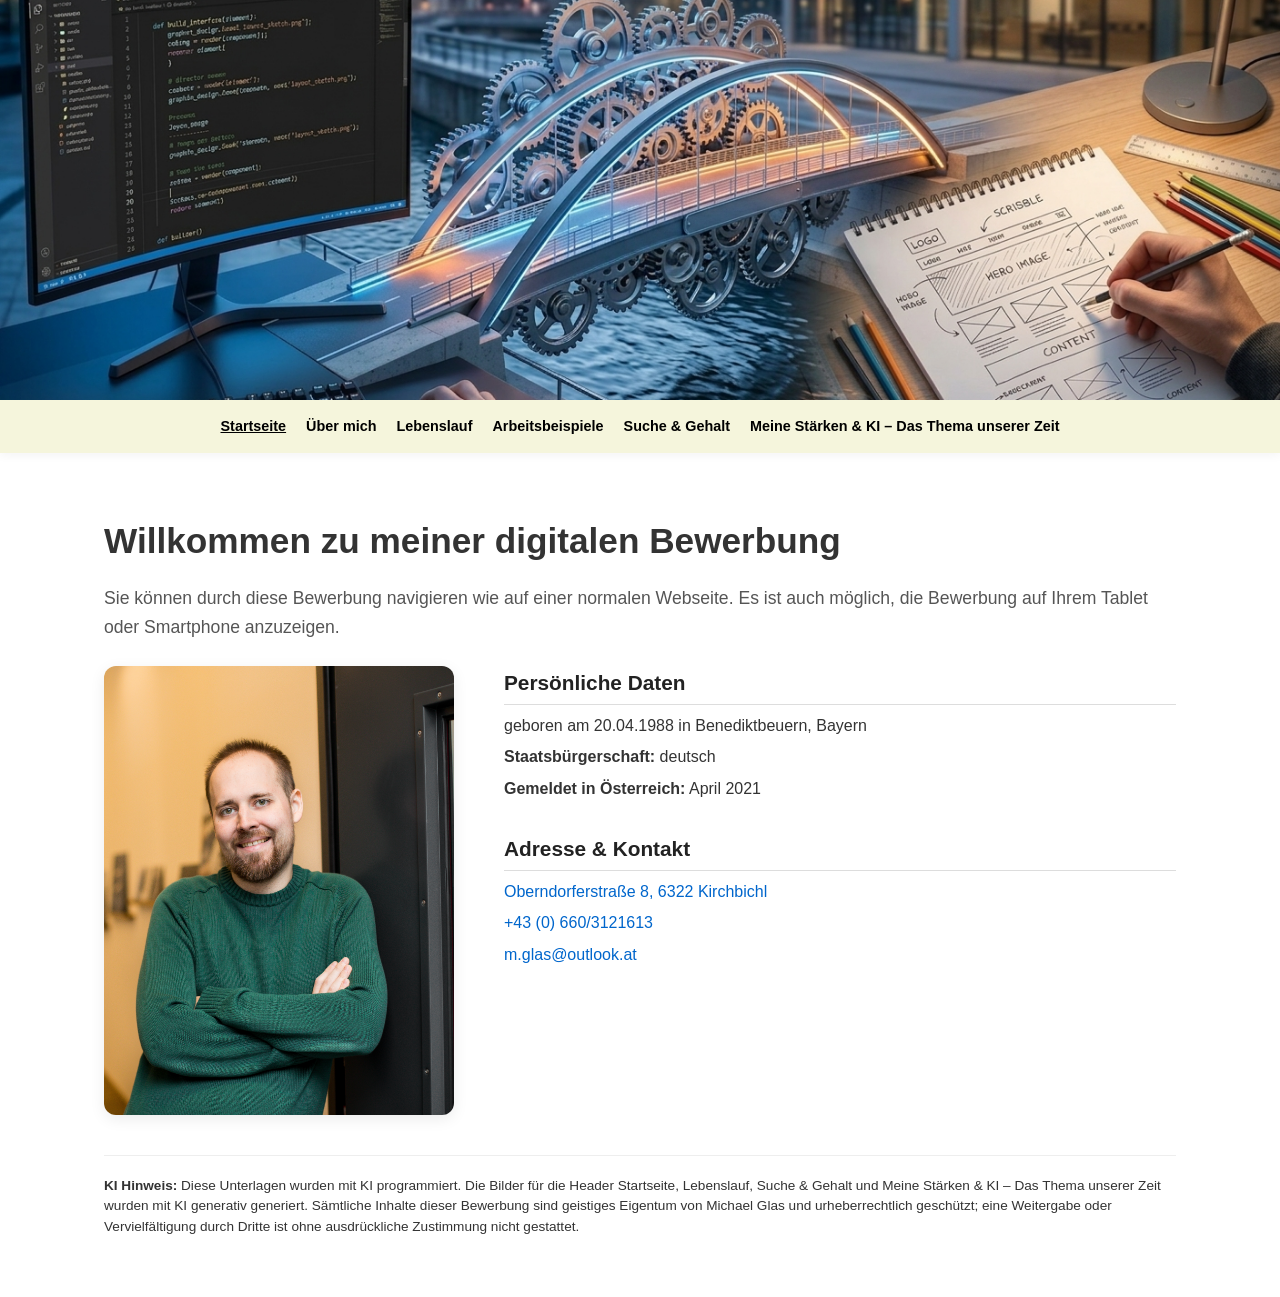
==== commit 8a8c69ee: "Add files via upload" ====
--- a/index.html
+++ b/index.html
@@ -21,22 +21,41 @@
             </div>
         </nav>
     </header>
+
     <main>
-        <h1 style="text-align: center;">Willkommen zu meiner digitalen Bewerbung</h1>
+        <h1>Willkommen zu meiner digitalen Bewerbung</h1>
+        
+        <p class="intro-lead">Sie können durch diese Bewerbung navigieren wie auf einer normalen Webseite. Es ist auch möglich, die Bewerbung auf Ihrem Tablet oder Smartphone anzuzeigen.</p>
         <br>
-        <p>Sie können durch diese Bewerbung navigieren wie auf einer normalen Webseite. Es ist auch möglich, die Bewerbung auf Ihrem Tablet oder Smartphone anzuzeigen.</p>
-        <br>
-        <p><strong>Persönliche Daten:</strong></p>
-        <p>geboren am 20.04.1988 in Benediktbeuern, Bayern</p>
-        <p><strong>Staatsbürgerschaft:</strong> deutsch</p>
-        <p><strong>Gemeldet in Österreich:</strong> April 2021</p>
-        <br>
-        <p><Strong>Adresse & Kontakt:</Strong></p>
-        <p><a href="https://maps.app.goo.gl/S5beVu2iiT4BCMnS9">Oberndorferstraße 8, 6322 Kirchbichl</a></p>
-        <p><a href="tel:+436603121613">+43 (0) 660/3121613</a></p>
-        <p><a href="mailto:m.glas@outlook.at">m.glas@outlook.at</a></p>
-        <br>
-        <p><Strong>KI Hinweis:</Strong> Diese Unterlagen wurden mit KI programmiert. Die Bilder für die Header Startseite, Lebenslauf, Suche & Gehalt und Meine Stärken & KI – Das Thema unserer Zeit wurden mit KI generativ generiert. Sämtliche Inhalte dieser Bewerbung sind geistiges Eigentum von Michael Glas und urheberrechtlich geschützt; eine Weitergabe oder Vervielfältigung durch Dritte ist ohne ausdrückliche Zustimmung nicht gestattet.</p>
+        
+        <div class="profile-flex-container">
+            
+            <div class="portrait-box">
+                <img src="images/portraet.png" alt="Michael Glas Portrait">
+            </div>
+
+            <div class="personal-data-box">
+                <div class="data-block">
+                    <h2>Persönliche Daten</h2>
+                    <p>geboren am 20.04.1988 in Benediktbeuern, Bayern</p>
+                    <p><strong>Staatsbürgerschaft:</strong> deutsch</p>
+                    <p><strong>Gemeldet in Österreich:</strong> April 2021</p>
+                </div>
+                
+                <div class="data-block">
+                    <h2>Adresse & Kontakt</h2>
+                    <p><a href="https://maps.google.com/?q=Oberndorferstraße+8,+6322+Kirchbichl" target="_blank">Oberndorferstraße 8, 6322 Kirchbichl</a></p>
+                    <p><a href="tel:+436603121613">+43 (0) 660/3121613</a></p>
+                    <p><a href="mailto:m.glas@outlook.at">m.glas@outlook.at</a></p>
+                </div>
+            </div>
+
+        </div>
+
+        <div class="ki-hinweis-box">
+            <p><strong>KI Hinweis:</strong> Diese Unterlagen wurden mit KI programmiert. Die Bilder für die Header Startseite, Lebenslauf, Suche & Gehalt und Meine Stärken & KI – Das Thema unserer Zeit wurden mit KI generativ generiert. Sämtliche Inhalte dieser Bewerbung sind geistiges Eigentum von Michael Glas und urheberrechtlich geschützt; eine Weitergabe oder Vervielfältigung durch Dritte ist ohne ausdrückliche Zustimmung nicht gestattet.</p>
+        </div>
     </main>
+
 </body>
 </html>
--- a/style.css
+++ b/style.css
@@ -88,12 +88,84 @@
     white-space: nowrap;
 }
 
-/* --- 4. MAIN & ANKER --- */
+/* --- 4. MAIN & ANKER (STARTSEITEN OPTIMIERUNG) --- */
 main {
     flex: 1;
     padding: 40px 20px;
     width: 100%;
     max-width: 100%;
+}
+
+/* Überschriften auf der Website zentriert lassen */
+main h1 {
+    font-size: 2.2rem;
+    margin-bottom: 15px;
+}
+
+.intro-lead {
+    font-size: 1.1rem;
+    color: #555;
+}
+
+/* Flex-Container für Porträt und die Datenblöcke */
+.profile-flex-container {
+    display: flex;
+    flex-direction: column; /* Standard auf Mobilgeräten: untereinander */
+    gap: 30px;
+    width: 100%;
+    margin-bottom: 40px;
+}
+
+.portrait-box {
+    width: 100%;
+    max-width: 360px;
+    margin: 0 auto; /* Zentriert das Bild auf Smartphones */
+}
+
+.portrait-box img {
+    width: 100%;
+    height: auto;
+    display: block;
+    border-radius: 12px;
+    box-shadow: 0 4px 15px rgba(0,0,0,0.08);
+}
+
+.personal-data-box {
+    flex: 1;
+    display: flex;
+    flex-direction: column;
+    gap: 25px;
+}
+
+.data-block h2 {
+    font-size: 1.3rem;
+    color: #222;
+    margin-bottom: 8px;
+    border-bottom: 1px solid #ddd;
+    padding-bottom: 4px;
+}
+
+.data-block p {
+    margin-bottom: 6px;
+}
+
+.data-block a {
+    color: #0066cc;
+    text-decoration: none;
+}
+
+.data-block a:hover {
+    text-decoration: underline;
+}
+
+/* KI Hinweis Box unten (wieder volle Breite) */
+.ki-hinweis-box {
+    width: 100%;
+    margin-top: 40px;
+    padding-top: 20px;
+    border-top: 1px solid #eee; ;
+    font-size: 0.85rem;
+    line-height: 1.5;
 }
 
 /* Mobile Anker-Puffer */
@@ -152,7 +224,7 @@
     font-weight: bold;
 }
 
-/* --- 7. TABLET & DESKTOP --- */
+/* --- 7. TABLET & DESKTOP MEDIAGRID --- */
 @media screen and (min-width: 769px) {
     .hero-img { height: 400px; }
     .triple-head img { height: 250px; }
@@ -165,6 +237,18 @@
         max-width: 1200px; 
         margin: 0 auto;
         padding: 60px 5%;
+    }
+
+    /* Ab hier rücken Bild und Daten nebeneinander */
+    .profile-flex-container {
+        flex-direction: row;
+        align-items: flex-start;
+        gap: 50px;
+    }
+
+    .portrait-box {
+        flex: 0 0 350px;
+        margin: 0;
     }
 
     .nav-links { justify-content: center; }
@@ -186,31 +270,27 @@
 }
 
 /* --- 8. PRINT OPTIMIERUNG (DER "PDF-LOOK") --- */
-    @media print {
-    /* 1. Alles ausblenden, was nicht zum Dokument gehört */
+@media print {
     header, nav, footer, .footer-container, .hero-img, .no-print, .nav-links, .triple-head {
         display: none !important;
     }
 
-    /* 2. Seitenränder definieren */
     @page {
         size: A4;
-        margin: 25mm 20mm 20mm 20mm; /* Oben 25mm für Folgeseiten */
-    }
-
-    /* Die erste Seite darf etwas weiter oben anfangen */
+        margin: 25mm 20mm 20mm 20mm;
+    }
+
     @page :first {
         margin-top: 15mm;
     }
 
-    /* 3. Layout-Reset */
     body {
         display: block !important;
         background: white !important;
         width: 100% !important;
         margin: 0 !important;
         padding: 0 !important;
-        font-size: 11pt; /* Optimale Lesegröße für Druck */
+        font-size: 11pt;
     }
 
     main {
@@ -220,7 +300,6 @@
         padding: 0 !important;
     }
 
-    /* 4. Typografie & Abstände wie im PDF */
     h1 {
         text-align: center;
         font-size: 24pt;
@@ -233,8 +312,9 @@
         font-size: 16pt;
         margin-top: 25pt;
         margin-bottom: 12pt;
-        border-left: 5px solid #ffa500; /* Der orange Akzent */
+        border-left: 5px solid #ffa500;
         padding-left: 10pt;
+        text-align: left !important; /* Im Druck linksbündig mit Linie */
     }
 
     .text-lebenslauf {
@@ -243,13 +323,9 @@
         margin-bottom: 15pt;
     }
 
-    /* Verhindert, dass eine Überschrift allein am Seitenende steht */
     h2 { page-break-after: avoid; }
-    
-    /* Verhindert das Zerschneiden von Berufsstationen */
     p { page-break-inside: avoid; }
 
-    /* Links neutral halten */
     a {
         text-decoration: none !important;
         color: black !important;
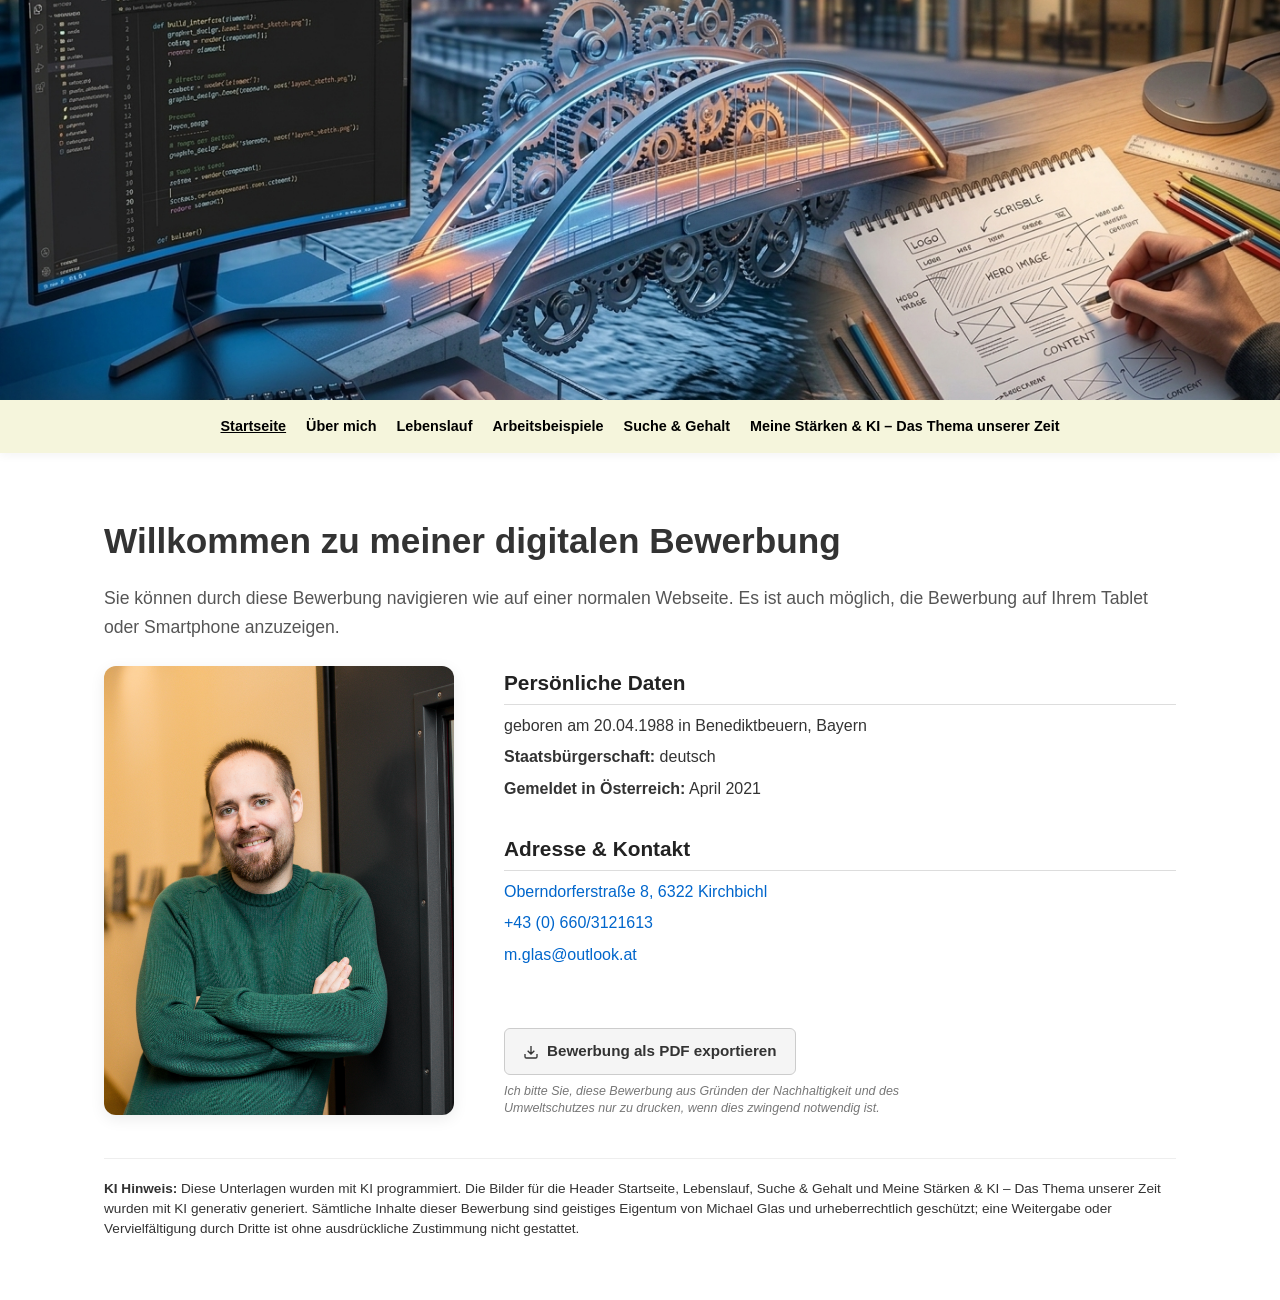
==== commit 9fe0bc0b: "Add files via upload" ====
--- a/index.html
+++ b/index.html
@@ -48,6 +48,13 @@
                     <p><a href="tel:+436603121613">+43 (0) 660/3121613</a></p>
                     <p><a href="mailto:m.glas@outlook.at">m.glas@outlook.at</a></p>
                 </div>
+
+                <div class="print-action-zone">
+                    <a href="images/Bewerbung_Michael_Glas.pdf" download="Bewerbung_Michael_Glas.pdf" class="btn-print-portfolio">
+                        <svg width="16" height="16" viewBox="0 0 24 24" fill="none" stroke="currentColor" stroke-width="2" style="margin-right: 8px; vertical-align: middle;"><path d="M21 15v4a2 2 0 0 1-2 2H5a2 2 0 0 1-2-2v-4M7 10l5 5 5-5M12 15V3"/></svg>Bewerbung als PDF exportieren
+                    </a>
+                    <p class="print-green-note">Ich bitte Sie, diese Bewerbung aus Gründen der Nachhaltigkeit und des Umweltschutzes nur zu drucken, wenn dies zwingend notwendig ist.</p>
+                </div>
             </div>
 
         </div>
--- a/style.css
+++ b/style.css
@@ -163,7 +163,7 @@
     width: 100%;
     margin-top: 40px;
     padding-top: 20px;
-    border-top: 1px solid #eee; ;
+    border-top: 1px solid #eee; 
     font-size: 0.85rem;
     line-height: 1.5;
 }
@@ -269,9 +269,72 @@
     }
 }
 
-/* --- 8. PRINT OPTIMIERUNG (DER "PDF-LOOK") --- */
+/* --- 8. GEHALTSSEITEN-STYLING (CHECKBOXEN UNTEREINANDER & VORNE) --- */
+.salary-box {
+    display: flex;
+    flex-direction: column;
+    gap: 15px;
+    align-items: flex-start;
+    margin: 20px 0;
+}
+
+.salary-row {
+    display: flex;
+    align-items: center;
+    gap: 10px;
+    cursor: pointer;
+    font-size: 1.05rem;
+}
+
+.salary-row input[type="radio"] {
+    width: 18px;
+    height: 18px;
+    cursor: pointer;
+}
+
+.btn-salary {
+    margin-top: 10px;
+}
+
+/* --- 9. BUTTON FÜR BEWERBUNGSEXPORT & NACHHALTIGKEITSHINWEIS --- */
+.print-action-zone {
+    margin-top: 15px;
+    padding-top: 15px;
+}
+
+.btn-print-portfolio {
+    display: inline-block;
+    background-color: #f5f5f5; /* Unaufdringliches, helles Grau statt Signalfarbe */
+    color: #333;
+    text-decoration: none;
+    padding: 10px 18px;
+    font-size: 0.95rem;
+    font-weight: bold;
+    border: 1px solid #ccc;
+    border-radius: 6px;
+    transition: all 0.2s ease;
+    cursor: pointer;
+}
+
+.btn-print-portfolio:hover {
+    background-color: #e8e8e8;
+    border-color: #bbb;
+    color: #000;
+    text-decoration: none !important;
+}
+
+.print-green-note {
+    font-size: 0.78rem;
+    color: #777;
+    line-height: 1.4;
+    margin-top: 8px;
+    max-width: 400px;
+    font-style: italic;
+}
+
+/* --- 10. PRINT OPTIMIERUNG (DER "PDF-LOOK" BEIM DIREKTDRUCK) --- */
 @media print {
-    header, nav, footer, .footer-container, .hero-img, .no-print, .nav-links, .triple-head {
+    header, nav, footer, .footer-container, .hero-img, .no-print, .nav-links, .triple-head, .print-action-zone {
         display: none !important;
     }
 
@@ -314,7 +377,7 @@
         margin-bottom: 12pt;
         border-left: 5px solid #ffa500;
         padding-left: 10pt;
-        text-align: left !important; /* Im Druck linksbündig mit Linie */
+        text-align: left !important;
     }
 
     .text-lebenslauf {
